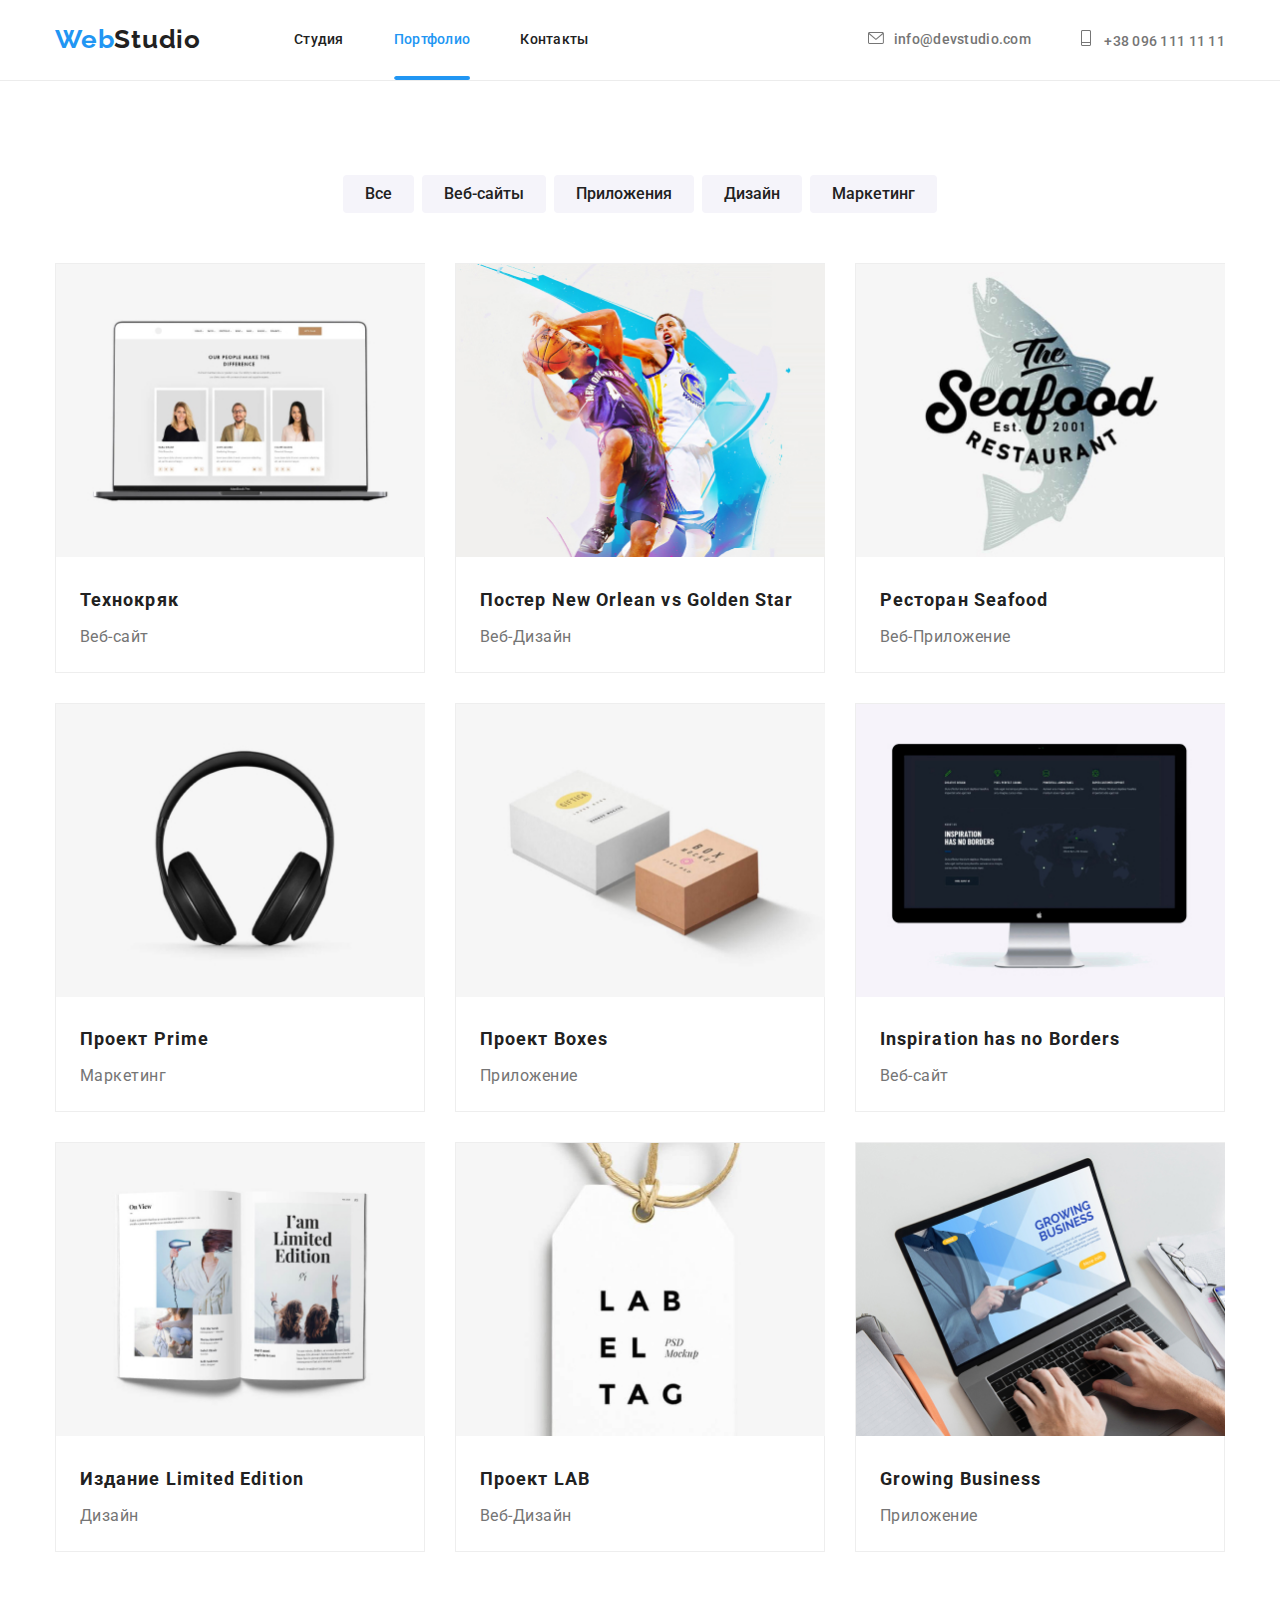
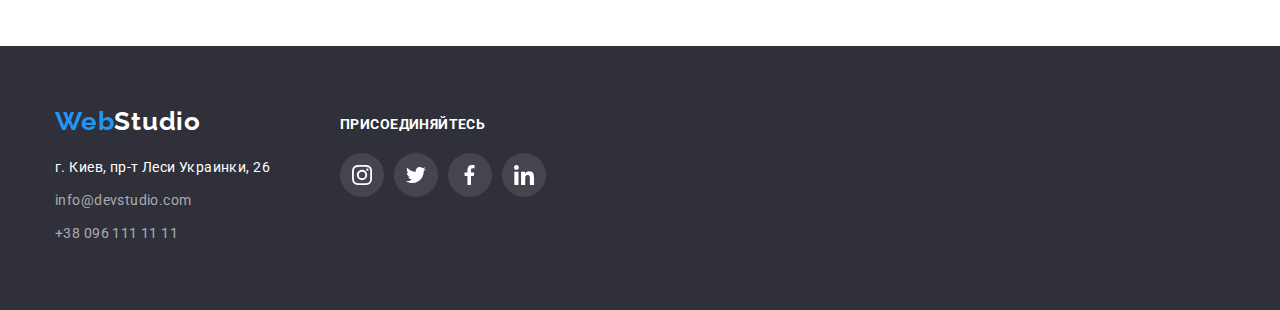
==== portfolio.html @ eee0c43e "добавил подкчеркивание в хедере на текущей странице" ====
<!DOCTYPE html>
<html lang="en">
<head>
    <meta charset="UTF-8">
    <meta http-equiv="X-UA-Compatible" content="IE=edge">
    <meta name="viewport" content="width=device-width, initial-scale=1.0">
    <title>portfolio</title>
    <link rel="preconnect" href="https://fonts.googleapis.com">
    <link rel="preconnect" href="https://fonts.gstatic.com" crossorigin>
<link rel="preconnect" href="https://fonts.googleapis.com">
<link rel="preconnect" href="https://fonts.gstatic.com" crossorigin>
<link href="https://fonts.googleapis.com/css2?family=Raleway:wght@700&family=Roboto:wght@400;500;700;900&display=swap" rel="stylesheet">    
<link rel="stylesheet" href="https://cdnjs.cloudflare.com/ajax/libs/modern-normalize/1.1.0/modern-normalize.min.css">
<link rel="stylesheet" href="./css/styles.css">
</head>
<body>
    <header>
        <div class="conteiner header">
            <a class="logo" href="index.html">Web<span class="logo studio">Studio</span></a>
            <nav class="navigation-nav">
                <ul class="navigation">
                    <li class="navigation-list"><a class="navigation-link" href="index.html">Студия</a></li>
                    <li class="navigation-list"><a class="navigation-link current" href="./portfolio.html">Портфолио</a></li>
                    <li class="navigation-list"><a class="navigation-link" href="index.html">Контакты</a></li>
                </ul>
            </nav>
            <ul class="contacts">
                <li class="cotacts-li">
                    <a class="contacts-link" href="emailto:info@devstudio.com"><svg class="image-contacts" width="16"
                            height="12">
                            <use href="./image/symbol-defs.svg#icon-envelope"></use>
                        </svg>info@devstudio.com
                    </a>
                </li>
                <li class="contacts-li">
                    <a class="contacts-link" href="tel:+380961111111"><svg class="image-contacts" width="10" height="16">
                            <use href="./image/symbol-defs.svg#icon-telephone"></use>
                        </svg> +38 096 111 11 11
                    </a>
                </li>
            </ul>
        </div>
    </header>
    <main>
        <section class="section">
           <div class="conteiner portfolio">
                <ul class="filter">
                    <li class="filter-li"><button class="filter-button" type="button">Все</button></li>
                    <li class="filter-li"><button class="filter-button" type="button">Веб-сайты</button></li>
                    <li class="filter-li"><button class="filter-button" type="button">Приложения</button></li>
                    <li class="filter-li"><button class="filter-button" type="button">Дизайн</button></li>
                    <li class="filter-li"><button class="filter-button" type="button">Маркетинг</button></li>
                </ul>
                <ul class="portfolio-main">
                    <li class="portfolio-list">
                        <a href="">
                            <img src="./image/технокряк.jpg" alt="технокряк" width="369">
                            <div class="image-title">
                                <h2 class="portfolio-title">Технокряк</h2>
                                <p class="portfolio-text">Веб-сайт</p>
                            </div>
                        </a>
                        
                    </li>
                    <li class="portfolio-list">
                        <a href="">
                            <img src="./image/ПостерNewOrleanvsGoldenStar.jpg" alt="постер" width="369">
                            <div class="image-title">
                                <h2 class="portfolio-title">Постер New Orlean vs Golden Star</h2>
                                <p class="portfolio-text">Веб-Дизайн</p>
                            </div>
                        </a>
                    </li>
                    <li class="portfolio-list">
                        <a href="">
                            <img src="./image/РесторанSeafood.jpg" alt="Ресторан Seafood" width="369">
                            <div class="image-title">
                                <h2 class="portfolio-title">Ресторан Seafood</h2>
                                <p class="portfolio-text">Веб-Приложение</p>
                            </div>
                        </a>
                    </li>
                    <li class="portfolio-list">
                        <a href="">
                            <img src="./image/ПроектPrime.jpg" alt="Проект Prime" width="369">
                            <div class="image-title">
                                <h2 class="portfolio-title">Проект Prime</h2>
                                <p class="portfolio-text">Маркетинг</p>
                            </div>
                        </a>
                    </li>
                    <li class="portfolio-list">
                        <a href="">
                            <img src="./image/ПроектBoxes.jpg" alt="Проект Boxes" width="369">
                            <div class="image-title">
                                <h2 class="portfolio-title">Проект Boxes</h2>
                                <p class="portfolio-text">Приложение</p>
                            </div>
                        </a>
                    </li>
                    <li class="portfolio-list">
                        <a href="">
                            <img src="./image/InspirationhasnoBorders.jpg" alt="Inspiration has no Borders" width="369">
                            <div class="image-title">
                                <h2 class="portfolio-title">Inspiration has no Borders</h2>
                                <p class="portfolio-text">Веб-сайт</p>
                            </div>
                        </a>
                    </li>
                    <li class="portfolio-list">
                        <a href="">
                            <img src="./image/ИзданиеLimitedEdition.jpg" alt="Издание Limited Edition" width="369">
                            <div class="image-title">
                                <h2 class="portfolio-title">Издание Limited Edition</h2>
                                <p class="portfolio-text">Дизайн</p>
                            </div>
                        </a>
                    </li>
                    <li class="portfolio-list">
                        <a href="">
                            <img src="./image/ПроектLAB.jpg" alt="Проект LAB" width="369">
                            <div class="image-title">
                                <h2 class="portfolio-title">Проект LAB</h2>
                                <p class="portfolio-text">Веб-Дизайн</p>
                            </div>
                        </a>
                    </li>
                    <li class="portfolio-list">
                        <a href="">
                            <img src="./image/GrowingBusiness.jpg" alt="Growing Business" width="369">
                            <div class="image-title">
                            <h2 class="portfolio-title">Growing Business</h2>
                            <p class="portfolio-text">Приложение</p>
                            </div>
                        </a>
                    </li>
                </ul>
           </div>
        </section>

    </main>
    <footer class="section-footer">
        <div class="conteiner footer">
            <div class="primary">
                <a class="logo white" href="index.html">Web<span class="footer-studio">Studio</span></a>
                <address class="adress-footer">
                    <p class="adress">г. Киев, пр-т Леси Украинки, 26</p>
                    <ul class="list">
                        <li><a class="contacts-footer" href="emailto:info@devstudio.com">info@devstudio.com </a></li>
                        <li><a class="contacts-footer tel" href="tel:+380961111111"> +38 096 111 11 11</a></li>
                    </ul>
                </address>
            </div>
            <div class="second">
                <h2 class="title-footer">Присоединяйтесь</h2>
                <ul class="social-footer">
                    <li class="footer-li"><a href="" class="footer-link"><svg class="icon-footer">
                                <use href="./image/symbol-defs.svg#icon-instagram"></use>
                            </svg></a></li>
                    <li class="footer-li"><a href="" class="footer-link"><svg class="icon-footer">
                                <use href="./image/symbol-defs.svg#icon-twt2"></use>
                            </svg></a></li>
                    <li class="footer-li"><a href="" class="footer-link"><svg class="icon-footer">
                                <use href="./image/symbol-defs.svg#icon-fb2"></use>
                            </svg></a></li>
                    <li class="footer-li"><a href="" class="footer-link"><svg class="icon-footer">
                                <use href="./image/symbol-defs.svg#icon-linkedin-1-1"></use>
                            </svg></a></li>
                </ul>
            </div>
        </div>
    </footer>
</body>
</html>
---- css/styles.css ----
:root {
    --primary-text-color: #757575;
    --title-text-color: #212121;
    --accent-color: #2196F3;
}


a {
    text-decoration: none;
    cursor: default;
}



body {
    color:var(--primary-text-color);
    background-color: #ffffff;
    font-family: roboto, sans-serif;
    letter-spacing: 0.03em;
}
ul {
    padding-inline-start: 0;
    margin-block-start: 0;
    margin-block-end: 0;
    list-style: none;
}
p {
    display: none;
    margin-block-start: 1em;
    margin-block-end: 1em;
    margin-inline-start: 0px;
    margin-inline-end: 0px;
}


.conteiner {
    width: 1200px;
    margin-left: auto;
    margin-right: auto;
    padding-left: 15px;
    padding-right: 15px;
    

}


.section {
    padding-top: 94px;
    padding-bottom: 94px;
}

/* секция хедер */

.logo {
    padding-right: auto;
    padding-top: 24px;
    padding-bottom: 25px;
    font-family: 'Raleway';
    font-style: normal;
    font-weight: 700;
    font-size: 26px;
    line-height: 1.19;
    letter-spacing: 0.03em;
    color: #2196F3; 
    
}
.studio {
    color: var(--title-text-color);
    margin-left: 0;
    padding-left: 0;
}

header {
    border-bottom: 1px solid #ECECEC;
}

.header {
    display: flex;
    align-items: center;
    margin-bottom: 0;
    
}

.navigation {
    display: flex;
    padding-left: 93px;
    margin-bottom: 0;
    margin-top: 0;
}


.navigation-link {
    padding-top: 32px;
    display: block;
    color: var(--title-text-color);
    font-family: 'Roboto';
    font-style: normal;
    font-weight: 500;
    font-size: 14px;
    line-height: 1.14;
    letter-spacing: 0.02em;
    
}
.navigation-list + .navigation-list {
    margin-left: 50px;
}

.contacts {
    display: flex;
    margin-left: auto;
    margin-bottom: 0;
    padding-left: 0;
    margin-top: 0;
    
}
.contacts-li {
    margin-left: 50px;
    
}

.navigation :hover, 
.navigation :focus {
    color: var(--accent-color);
}



.contacts-link {
    min-width: 142px;
    padding-top: 32px;
    padding-bottom: 32px;
    color: var(--primary-text-color);
    font-family: 'Roboto';
    font-weight: 500;
    font-size: 14px;
    line-height: 1.14;
    letter-spacing: 0.02em;
    
}

.contacts-link:hover,
.contacts-link:focus {
    fill: var(--accent-color);
    color: var(--accent-color);
}

.image-contacts {
    margin-right: 10px;
    fill: currentColor;
}
.current {
    color: var(--accent-color);
}
.current::after {
    content: "";
    background-image: url(../image/hover.svg);
    margin-top: 28px;
    display: block;
    width: 100%;
    height: 4px;
    border-radius: 2px;
}

/* главная секция */
.main {
    background-image: linear-gradient(to right,
            #2F303A66, rgba(47, 48, 58, 0.4)), url(../image/Img.jpg);
    text-align: center;
    padding-top: 200px;
    padding-bottom: 200px;

}

.main-title {
    margin-top: 0;
    margin-left: auto;
    margin-right: auto;
    margin-bottom: 30px;
    
    
    color: #FFFFFF;
    font-weight: 900;
    font-size: 44px;
    line-height: 1.36;
    letter-spacing: 0.06em;
    text-transform: uppercase;
    width: 696px;
    
    
    
}
.main-button {
    display: inline-block;
    cursor: pointer;
    padding: 10px 32px;
    
    min-width: 136px;
    color: #FFFFFF;
    background-color: #2196F3;
    font-weight: 700;
    font-size: 16px;
    line-height: 1.87;
    text-align: center;
    letter-spacing: 0.06em;
    border: 0;
    border-radius: 4px;
       
}

/* наши преимущества */
.feature {
    
    margin-left: auto;
    margin-right: auto;
}

.feature-ul {
    display: flex;
    align-items: center;
    margin-bottom: 0;
    margin-top: 0;
    padding-left: 0;

}
.attention::before{
background-image: url(../image/Group\ 1.svg);
content: "";
display: block;
height: 120px;
}

.punctuality::before{
    background-image: url(../image/Group\ 2.svg);
        content: "";
        display: block;
        height: 120px;
}
.planning::before {
    background-image: url(../image/Group\ 33.svg);
        content: "";
        display: block;
        height: 120px;
       
}

.technology::before {
    background-image: url(../image/Group\ 4.svg);
        content: "";
        display: block;
        height: 120px;
}

.feature-li + .feature-li {
    margin-left: 30px;
}
.feature-title {
    color: var(--title-text-color);
    font-weight: 700;
    font-size: 14px;
    line-height: 1.14;
    text-transform: uppercase;
    margin-top: 30px;
    margin-bottom: 10px;
    
}
.text {
    margin-top: 0;
    margin-bottom: 0;
    font-weight: 400;
    font-size: 14px;
    line-height: 1.71;
    display: block;
}

/* чем мы занимаемся */

.activities {
    margin-bottom: 0;
    padding-top: 0;
}
.activities-title {
    margin-bottom: 50px;
    margin-top: 0;
    text-align: center;

    color: var(--title-text-color);
    font-weight: 700;
    font-size: 36px;
    line-height: 42px;
        
}
.activities-list {
    display: flex;
    align-items: center;
    margin-bottom: 0;
    padding-left: 0;
    margin-top: 0;
}

.activities-img+.activities-img {
    padding-left: 30px;
}
/* наша команда */
.team {
    margin-top: 0;
    background: #F5F4FA;
    
}
.team-title {
    margin-top: 0;
    margin-bottom: 50px;
    color: var(--title-text-color);
    font-weight: 700;
    font-size: 36px;
    line-height: 1.17;
    text-align: center;
    
}

.team-list {
    border: 1px solid #EEEEEE;
    background: #ffffff;
    box-shadow: 0px 1px 3px rgba(0, 0, 0, 0.12), 0px 1px 1px rgba(0, 0, 0, 0.14), 0px 2px 1px rgba(0, 0, 0, 0.2);
    border-radius: 0px 0px 4px 4px;
}


.team-ul {
    display: flex;
    
}
.team-list + .team-list {
    margin-left: 30px;
}
.name {
    color: var(--title-text-color);
    font-weight: 500;
    font-size: 16px;
    line-height: 1.19;
    text-align: center;
    margin-bottom: 10px;
    margin-top: 30px;
    
}
.job {
    font-weight: 400;
    font-size: 16px;
    line-height: 1.19;
    text-align: center;
    margin-top: 0;
    display: block;
    width: 270px;
}
.social-ul {
    display: flex;
    margin-left: auto;
    margin-right: auto;
    margin-bottom: 30px;
    margin-top: 16px;
    width: 206px;
    
}
.social-image {
    width: 20px;
    height: 20px;
    
}
.social-link {
    width: 44px;
    height: 44px;
    border-radius: 50%;
    display: flex;
    padding: 12px;
    fill: #AFB1B8;
}

.social-link:hover,
.social-link:focus {
    background-color: var(--accent-color);
    fill: #ffffff;
}


.social-li + .social-li {
    margin-left: 10px;
}
/* секция клиенты */

.clients {
    
    margin-left: auto;
    margin-right: auto;
    text-align: center;
    
}
.title-clients {
    display: flex;
    width: 391px;
    font-family: 'Roboto';
    font-style: normal;
    font-weight: 700;
    font-size: 36px;
    line-height: 1.16;
    letter-spacing: 0.03em;
    color: #212121;
    margin-bottom:0;
    margin-top: 0;
    margin-left: auto;
    margin-right: auto;
    padding: 0;
    margin-block-start: 0;
    margin-block-end: 0;
}

.clients-ul {
    display: flex;
    width: 1170px;
    justify-content: center;
    text-align: center;
    color: #AFB1B8;
    margin-top: 50px;
}

.clients-li {
   
    display: flex;
}
.clients-li + .clients-li {
    margin-left: 30px;
}

.clients-link {
    display: flex;
    padding: 16px 32px;
    fill: #AFB1B8;
    width: 170px;
    height: 92px;
    text-align: center;
    justify-content: center;
    border: 1px solid #AFB1B8;
    border-radius: 4px;
}

.icon-clients {
    color: currentColor;
}


 .clients-link:hover,
 .clients-link:focus {
    fill: #2196F3;
    border: 1px solid #2196F3;
 }



/* футер */
.section-footer {
    background-color: #2F303A;
    margin-right: auto;
    color: var(--primary-text-color);
    padding-top: 60px;
    padding-bottom: 60px;
    display: flex;
   
    
}

.footer {
    display: flex;
}

.primary {
    margin-right: 70px;
}

.footer-studio {
    font-weight: 700;
    font-size: 26px;
    line-height: 1.19;
    letter-spacing: 0.03em;
    color: #FFFFFF
}
.adress-foter {
    padding-bottom: 60px;
    display: flex;
}

.white {
    display: block;
    margin-bottom: 20px;
    
    padding: 0;
}
.adress {
    margin-top: 0;
    margin-bottom: 9px;
    color: #ffffff;
    font-family: 'Roboto';
    font-style: normal;
    font-weight: 400;
    font-size: 14px;
    line-height: 1.71;
    letter-spacing: 0.03em;
    display: block;
    
}
.contacts-footer {
    display: block;
    margin-bottom: 9px;
    color: rgba(255, 255, 255, 0.6);
    text-decoration: none;
    cursor: default;
    font-family: 'Roboto';
    font-style: normal;
    font-weight: 400;
    font-size: 14px;
    line-height: 1.71;
    letter-spacing: 0.03em;
}
.tel {
    margin-bottom: 0;
}
.list {
    margin-top: 0;
    margin-bottom: 4px;
    padding-left: 0;
    
}



.list :hover, 
.list :focus {
color: var(--accent-color);
}

.second {
    
    width: 206px;
}
.title-footer {
    font-family: 'Roboto';
    font-style: normal;
    font-weight: 700;
    font-size: 14px;
    line-height: 1.14;
    letter-spacing: 0.03em;
    text-transform: uppercase;
    color: #FFFFFF;
    display: flex;
    margin-bottom: 20px;
    
    width: 145px;
    
}
.social-footer {
    display: flex;
    width: 206px;
    margin-left: auto;
    margin-right: auto;

}
.footer-li {
    width: 44px;
    height: 44px;
}
.footer-li + .footer-li {
    margin-left: 10px;
}
.footer-link {
    display: flex;
    border-radius: 50%;
    padding: 12px;
    width: 44px;
    height: 44px;
    background: rgba(255, 255, 255, 0.1);
    fill: #ffffff
}

.icon-footer {
    width: 20px;
    height: 20px;

}

.footer-link:hover, 
.footer-link:focus {
    background: #2196F3;
}

/* css для портфолио */



.filter {
    display: flex;
    margin-top: 0;
    margin-bottom: 50px;
    width: 594px;
    margin-left: auto;
    margin-right: auto;
}

.filter-li {
    display: flex;
    margin-top: 0;
   
    
}

.filter-button {
    border-radius: 4px;
    cursor: pointer;
    background: #F5F4FA;
    color: var(--title-text-color);
    font-weight: 500;
    font-size: 16px;
    line-height: 1.63;
    text-align: center;
    padding: 6px 22px;
    margin-right: 0;
    min-width: 16px;
    border: 0;
}

.filter-li+.filter-li {
    margin-left: 8px;
}

.filter-button:hover,
.filter-button:focus {
    background: var(--accent-color);
    color: #FFFFFF;
    box-shadow: 0px 3px 1px rgba(0, 0, 0, 0.1), 0px 1px 2px rgba(0, 0, 0, 0.08), 0px 2px 2px rgba(0, 0, 0, 0.12);
    border-radius: 4px;
}


.portfolio-main {
    display: flex;
    flex-wrap: wrap;
    margin-bottom: 0;
    margin-top: 0;
    padding-left: 0;
   
}

.portfolio-main :nth-child(n+7) {
    margin-bottom: 0px;
}
.portfolio-main :nth-child(3n) {
    margin-right: 0;
}

.portfolio-list {
    box-sizing: border-box;
    width: 370px;
    background: #FFFFFF;
    border: 1px solid #EEEEEE;
    margin-bottom: 30px;
    margin-right: 30px;
}

.portfolio-list:hover,
.portfolio-list:focus {
    
box-shadow: 0px 1px 1px rgba(0, 0, 0, 0.12), 
0px 4px 4px rgba(0, 0, 0, 0.06), 
1px 4px 6px rgba(0, 0, 0, 0.16);
}

.image-title {
    margin-left: 24px;
    margin-right: 24px;
    margin-top: 20px;
    margin-bottom: 20px;
    width: 322px;
    display: inline-block;
}

.portfolio-title {
    width: 322px;
    color: var(--title-text-color);
    font-weight: 700;
    font-size: 18px;
    line-height: 2;
    letter-spacing: 0.06em;
    cursor: default;
    text-decoration: none;
    margin-top: 0;
    margin-bottom: 4px;
    
    
    
}
.portfolio-text {
    width: 322px;
    color: var(--primary-text-color);
    font-weight: 400;
    font-size: 16px;
    line-height: 1.87;
    margin-top: 0;
    margin-bottom: 0;
    display: flex;
    

}
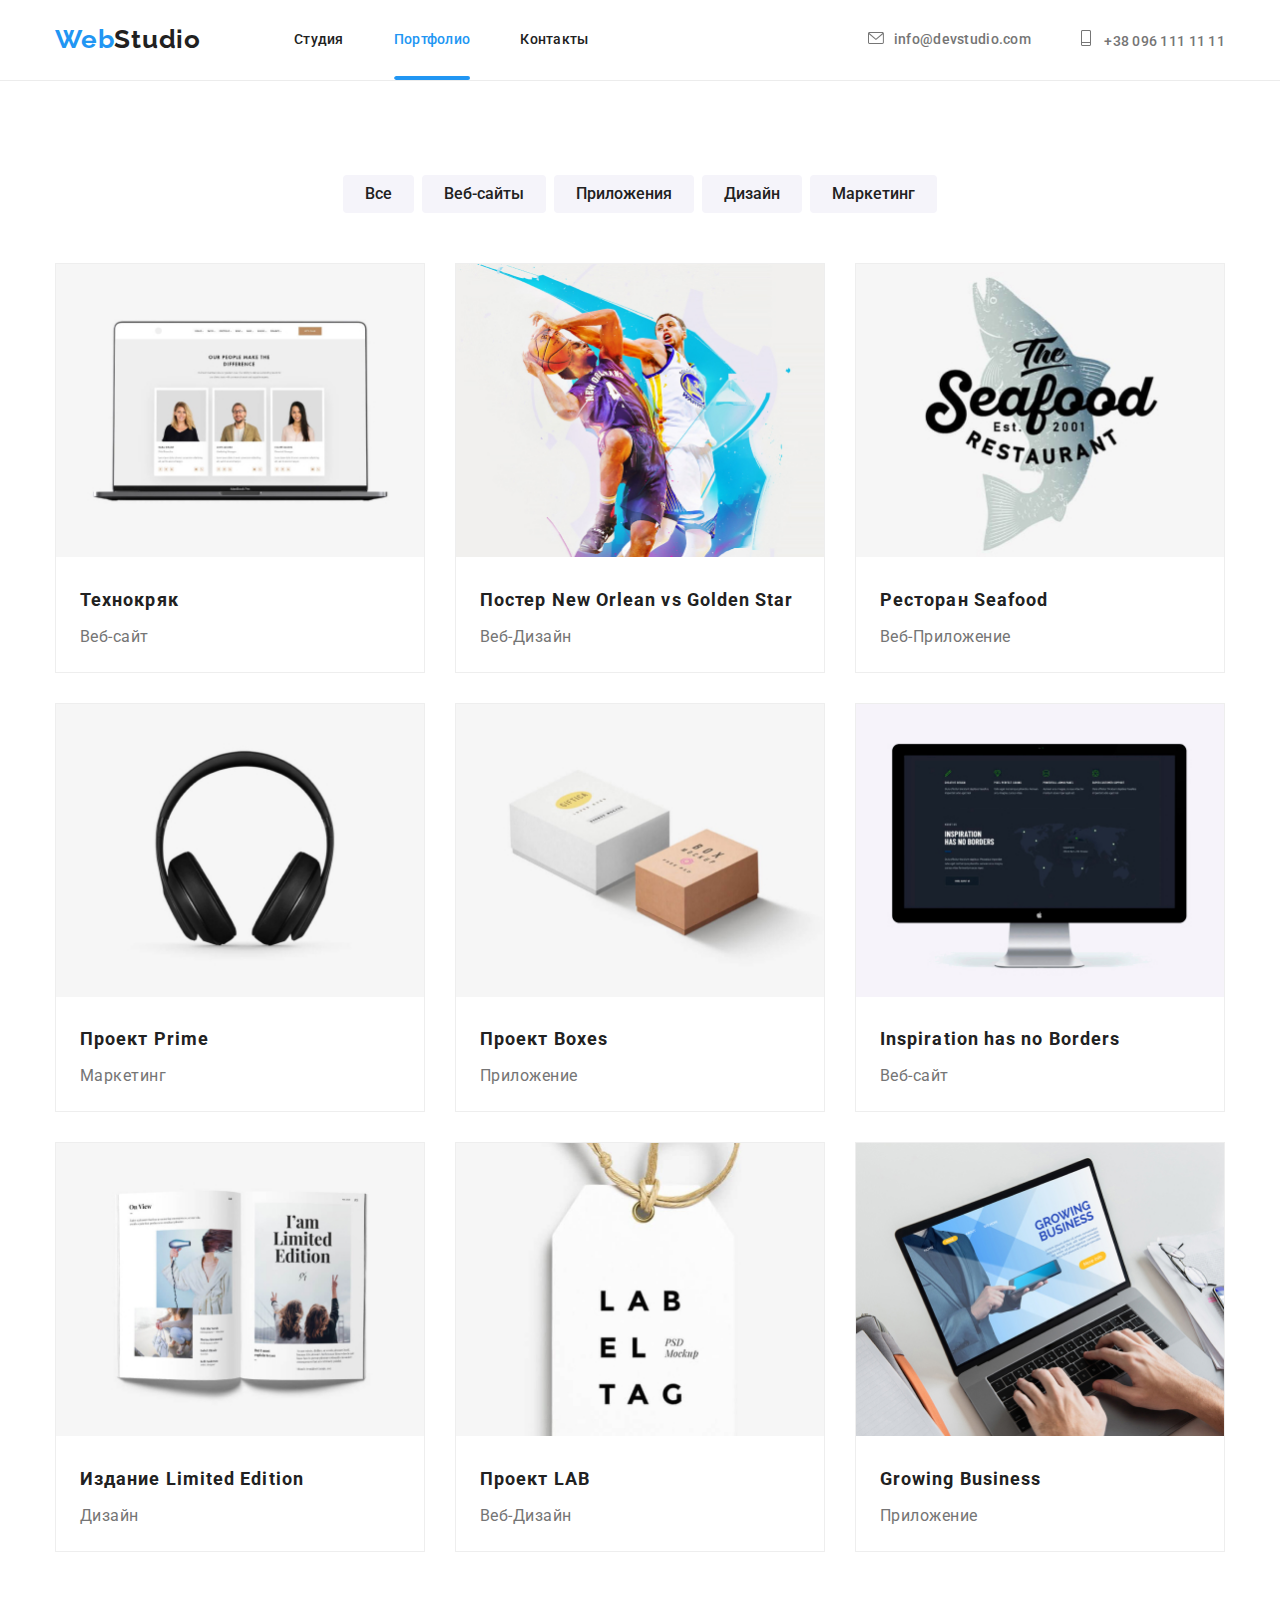
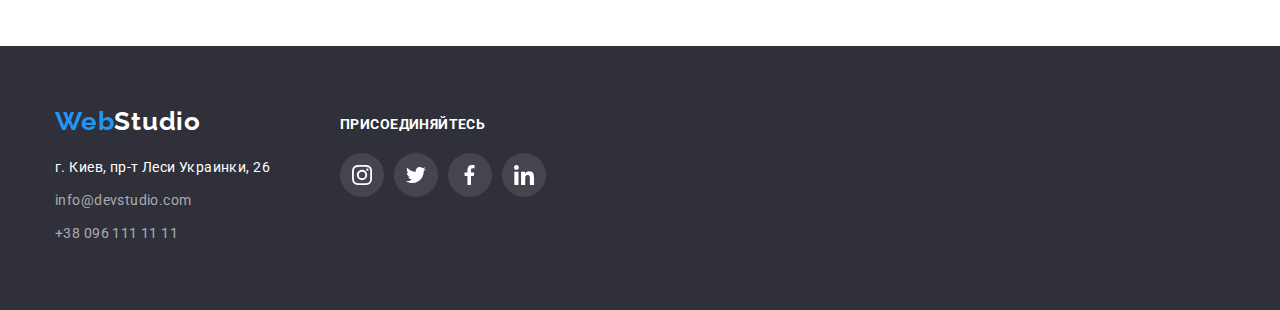
==== commit 7c484441: "работа готова" ====
--- a/portfolio.html
+++ b/portfolio.html
@@ -54,17 +54,28 @@
                 <ul class="portfolio-main">
                     <li class="portfolio-list">
                         <a href="">
-                            <img src="./image/технокряк.jpg" alt="технокряк" width="369">
+                            <div class="overley"><img src="./image/технокряк.jpg" alt="технокряк" width="369">
+                                <div class="hover-portfolio">
+                                    <p class="hover-text">Ресурс предлагает комплексные предложения с разным уровнем функционала и сервисов. Все это
+                                        позволит посетителю получить
+                                        исчерпывающие сведения о компании или частном лице.</p>
+                                </div>
+                            </div>
                             <div class="image-title">
                                 <h2 class="portfolio-title">Технокряк</h2>
                                 <p class="portfolio-text">Веб-сайт</p>
                             </div>
                         </a>
-                        
-                    </li>
-                    <li class="portfolio-list">
-                        <a href="">
-                            <img src="./image/ПостерNewOrleanvsGoldenStar.jpg" alt="постер" width="369">
+                    </li>
+                    <li class="portfolio-list">
+                        <a href="">
+                            <div class="overley"><img src="./image/ПостерNewOrleanvsGoldenStar.jpg" alt="постер" width="369">
+                            <div class="hover-portfolio">
+                                <p class="hover-text">Ресурс предлагает комплексные предложения с разным уровнем функционала и сервисов. Все это
+                                    позволит посетителю получить
+                                    исчерпывающие сведения о компании или частном лице.</p>
+                            </div>
+                            </div>
                             <div class="image-title">
                                 <h2 class="portfolio-title">Постер New Orlean vs Golden Star</h2>
                                 <p class="portfolio-text">Веб-Дизайн</p>
@@ -73,7 +84,13 @@
                     </li>
                     <li class="portfolio-list">
                         <a href="">
-                            <img src="./image/РесторанSeafood.jpg" alt="Ресторан Seafood" width="369">
+                            <div class="overley"><img src="./image/РесторанSeafood.jpg" alt="Ресторан Seafood" width="369">
+                                <div class="hover-portfolio">
+                                    <p class="hover-text">Ресурс предлагает комплексные предложения с разным уровнем функционала и сервисов. Все это
+                                        позволит посетителю получить
+                                        исчерпывающие сведения о компании или частном лице.</p>
+                                </div>
+                            </div>
                             <div class="image-title">
                                 <h2 class="portfolio-title">Ресторан Seafood</h2>
                                 <p class="portfolio-text">Веб-Приложение</p>
@@ -82,56 +99,98 @@
                     </li>
                     <li class="portfolio-list">
                         <a href="">
-                            <img src="./image/ПроектPrime.jpg" alt="Проект Prime" width="369">
+                            <div class="overley"><img src="./image/ПроектPrime.jpg" alt="Проект Prime" width="369">
+                                <div class="hover-portfolio">
+                                    <p class="hover-text">Ресурс предлагает комплексные предложения с разным уровнем функционала и сервисов. Все это
+                                        позволит посетителю получить
+                                        исчерпывающие сведения о компании или частном лице.</p>
+                                </div>
+                            </div>
                             <div class="image-title">
                                 <h2 class="portfolio-title">Проект Prime</h2>
                                 <p class="portfolio-text">Маркетинг</p>
                             </div>
-                        </a>
-                    </li>
-                    <li class="portfolio-list">
-                        <a href="">
-                            <img src="./image/ПроектBoxes.jpg" alt="Проект Boxes" width="369">
+                            
+                        </a>
+                    </li>
+                    <li class="portfolio-list">
+                        <a href="">
+                            <div class="overley"><img src="./image/ПроектBoxes.jpg" alt="Проект Boxes" width="369">
+                                <div class="hover-portfolio">
+                                    <p class="hover-text">Ресурс предлагает комплексные предложения с разным уровнем функционала и сервисов. Все это
+                                        позволит посетителю получить
+                                        исчерпывающие сведения о компании или частном лице.</p>
+                                </div>
+                            </div>
                             <div class="image-title">
                                 <h2 class="portfolio-title">Проект Boxes</h2>
                                 <p class="portfolio-text">Приложение</p>
                             </div>
-                        </a>
-                    </li>
-                    <li class="portfolio-list">
-                        <a href="">
-                            <img src="./image/InspirationhasnoBorders.jpg" alt="Inspiration has no Borders" width="369">
+                            
+                        </a>
+                    </li>
+                    <li class="portfolio-list">
+                        <a href="">
+                            <div class="overley"><img src="./image/InspirationhasnoBorders.jpg" alt="Inspiration has no Borders" width="369"> 
+                                <div class="hover-portfolio">
+                                    <p class="hover-text">Ресурс предлагает комплексные предложения с разным уровнем функционала и сервисов. Все это
+                                        позволит посетителю получить
+                                        исчерпывающие сведения о компании или частном лице.</p>
+                                </div>
+                            </div>
                             <div class="image-title">
                                 <h2 class="portfolio-title">Inspiration has no Borders</h2>
                                 <p class="portfolio-text">Веб-сайт</p>
                             </div>
-                        </a>
-                    </li>
-                    <li class="portfolio-list">
-                        <a href="">
-                            <img src="./image/ИзданиеLimitedEdition.jpg" alt="Издание Limited Edition" width="369">
+                            
+                        </a>
+                    </li>
+                    <li class="portfolio-list">
+                        <a href="">
+                            <div class="overley"><img src="./image/ИзданиеLimitedEdition.jpg" alt="Издание Limited Edition" width="369">
+                                <div class="hover-portfolio">
+                                    <p class="hover-text">Ресурс предлагает комплексные предложения с разным уровнем функционала и сервисов. Все это
+                                        позволит посетителю получить
+                                        исчерпывающие сведения о компании или частном лице.</p>
+                                </div>
+                            </div>
                             <div class="image-title">
                                 <h2 class="portfolio-title">Издание Limited Edition</h2>
                                 <p class="portfolio-text">Дизайн</p>
                             </div>
-                        </a>
-                    </li>
-                    <li class="portfolio-list">
-                        <a href="">
-                            <img src="./image/ПроектLAB.jpg" alt="Проект LAB" width="369">
+                           
+                        </a>
+                    </li>
+                    <li class="portfolio-list">
+                        <a href="">
+                            <div class="overley"><img src="./image/ПроектLAB.jpg" alt="Проект LAB" width="369">
+                                <div class="hover-portfolio">
+                                    <p class="hover-text">Ресурс предлагает комплексные предложения с разным уровнем функционала и сервисов. Все это
+                                        позволит посетителю получить
+                                        исчерпывающие сведения о компании или частном лице.</p>
+                                </div>
+                            </div>
                             <div class="image-title">
                                 <h2 class="portfolio-title">Проект LAB</h2>
                                 <p class="portfolio-text">Веб-Дизайн</p>
                             </div>
-                        </a>
-                    </li>
-                    <li class="portfolio-list">
-                        <a href="">
-                            <img src="./image/GrowingBusiness.jpg" alt="Growing Business" width="369">
+                           
+                        </a>
+                    </li>
+                    <li class="portfolio-list">
+                        <a href="">
+                            <div class="overley"><img src="./image/GrowingBusiness.jpg" alt="Growing Business" width="369">
+                                <div class="hover-portfolio">
+                                    <p class="hover-text">Ресурс предлагает комплексные предложения с разным уровнем функционала и сервисов. Все это
+                                        позволит посетителю получить
+                                        исчерпывающие сведения о компании или частном лице.</p>
+                                </div>
+                            </div>
                             <div class="image-title">
                             <h2 class="portfolio-title">Growing Business</h2>
                             <p class="portfolio-text">Приложение</p>
                             </div>
+                            
                         </a>
                     </li>
                 </ul>
--- a/css/styles.css
+++ b/css/styles.css
@@ -86,6 +86,7 @@
     padding-left: 93px;
     margin-bottom: 0;
     margin-top: 0;
+    transition: color 250ms cubic-bezier(0.4, 0, 0.2, 1);
 }
 
 
@@ -135,7 +136,7 @@
     font-size: 14px;
     line-height: 1.14;
     letter-spacing: 0.02em;
-    
+    transition: color 250ms cubic-bezier(0.4, 0, 0.2, 1), fill 250ms cubic-bezier(0.4, 0, 0.2, 1);
 }
 
 .contacts-link:hover,
@@ -297,9 +298,32 @@
     margin-top: 0;
 }
 
+.activities-img {
+    position: relative;
+    z-index: -1;
+    
+}
 .activities-img+.activities-img {
     padding-left: 30px;
 }
+
+.bg-text {
+    display: flex;
+    position: absolute;
+    bottom: 0;
+    right: 0;
+    font-size: 14px;
+    line-height: 1.14;
+    letter-spacing: 0.03em;
+    text-transform: uppercase;
+    color: #FFFFFF;
+    background: rgba(47, 48, 58, 0.8);
+    width: 370px;
+    margin: 0;
+    padding: 27px 82px;
+}
+
+
 /* наша команда */
 .team {
     margin-top: 0;
@@ -372,6 +396,7 @@
     display: flex;
     padding: 12px;
     fill: #AFB1B8;
+    transition: background-color 250ms cubic-bezier(0.4, 0, 0.2, 1), fill 250ms cubic-bezier(0.4, 0, 0.2, 1);
 }
 
 .social-link:hover,
@@ -439,6 +464,7 @@
     justify-content: center;
     border: 1px solid #AFB1B8;
     border-radius: 4px;
+    transition: border 250ms cubic-bezier(0.4, 0, 0.2, 1), fill 250ms cubic-bezier(0.4, 0, 0.2, 1);
 }
 
 .icon-clients {
@@ -525,7 +551,7 @@
     margin-top: 0;
     margin-bottom: 4px;
     padding-left: 0;
-    
+    transition: color 250ms cubic-bezier(0.4, 0, 0.2, 1);
 }
 
 
@@ -575,7 +601,9 @@
     width: 44px;
     height: 44px;
     background: rgba(255, 255, 255, 0.1);
-    fill: #ffffff
+    fill: #ffffff;
+    transition: background-color 250ms cubic-bezier(0.4, 0, 0.2, 1);
+    
 }
 
 .icon-footer {
@@ -586,8 +614,64 @@
 
 .footer-link:hover, 
 .footer-link:focus {
-    background: #2196F3;
-}
+    background-color: #2196F3;
+}
+
+
+/* разметка для кнопки */
+.backdrop {
+    position: fixed;
+    width: 100%;
+    height: 100%;
+    top: 0;
+    left: 0;
+    background-color: rgba(0, 0, 0, 0.1);
+    border: 1px solid #0000001A
+}
+
+.backdrop.is-hidden {
+    visibility: hidden;
+    opacity: 0;
+    pointer-events: none;
+}
+
+.modal {
+    position: absolute;
+    top: 50%;
+    left: 50%;
+    transform: translate(-50%, -50%);
+    width: 528px;
+    height: 581px;
+    background-color: #FFFFFF;
+    box-shadow: 0px 1px 3px rgba(0, 0, 0, 0.12), 0px 1px 1px rgba(0, 0, 0, 0.14), 0px 2px 1px rgba(0, 0, 0, 0.2);
+    border-radius: 4px;
+    display: flex;
+
+}
+
+.image-closed {
+   width: 11px;
+   height: 11px;
+    
+}
+.closed {
+    display: flex;
+    position: absolute;
+    top: 8px;
+    right: 8px;
+    justify-content: center;
+    align-items: center;
+    width: 30px;
+    height: 30px;
+    background: #FFFFFF;
+    border: 1px solid rgba(0, 0, 0, 0.1);
+    border-radius: 50%;
+    cursor: pointer;
+    padding: 6px;
+  
+}
+
+
 
 /* css для портфолио */
 
@@ -622,6 +706,8 @@
     margin-right: 0;
     min-width: 16px;
     border: 0;
+    transition:  color 250ms cubic-bezier(0.4, 0, 0.2, 1), background 250ms cubic-bezier(0.4, 0, 0.2, 1),
+    box-shadow 250ms cubic-bezier(0.4, 0, 0.2, 1), border-radius 250ms cubic-bezier(0.4, 0, 0.2, 1);
 }
 
 .filter-li+.filter-li {
@@ -654,13 +740,17 @@
 }
 
 .portfolio-list {
+   
     box-sizing: border-box;
     width: 370px;
     background: #FFFFFF;
     border: 1px solid #EEEEEE;
     margin-bottom: 30px;
     margin-right: 30px;
-}
+   
+    transition: box-shadow 250ms cubic-bezier(0.4, 0, 0.2, 1);
+}
+
 
 .portfolio-list:hover,
 .portfolio-list:focus {
@@ -677,6 +767,7 @@
     margin-bottom: 20px;
     width: 322px;
     display: inline-block;
+    
 }
 
 .portfolio-title {
@@ -694,6 +785,11 @@
     
     
 }
+
+.overley {
+    overflow: hidden;
+    position: relative;
+}
 .portfolio-text {
     width: 322px;
     color: var(--primary-text-color);
@@ -704,5 +800,34 @@
     margin-bottom: 0;
     display: flex;
     
-
-}
+}
+
+.hover-portfolio {
+   
+    position: absolute;
+    top: 0;
+    left: 0;
+    width: 369px;
+    margin: 0;
+    background: rgba(33, 150, 243, 0.9);
+    transform: translateY(100%);
+    transition: transform 250ms cubic-bezier(0.4, 0, 0.2, 1);
+  
+}
+.portfolio-list:hover .hover-portfolio {
+    transform: translateY(0%);
+   
+}
+
+.hover-text {
+    display: inline-block;
+    padding: 63px 24px;
+    
+    font-weight: 400;
+    font-size: 18px;
+    line-height: 1.55;
+    letter-spacing: 0.03em;
+    color: #FFFFFF;
+   
+}
+
